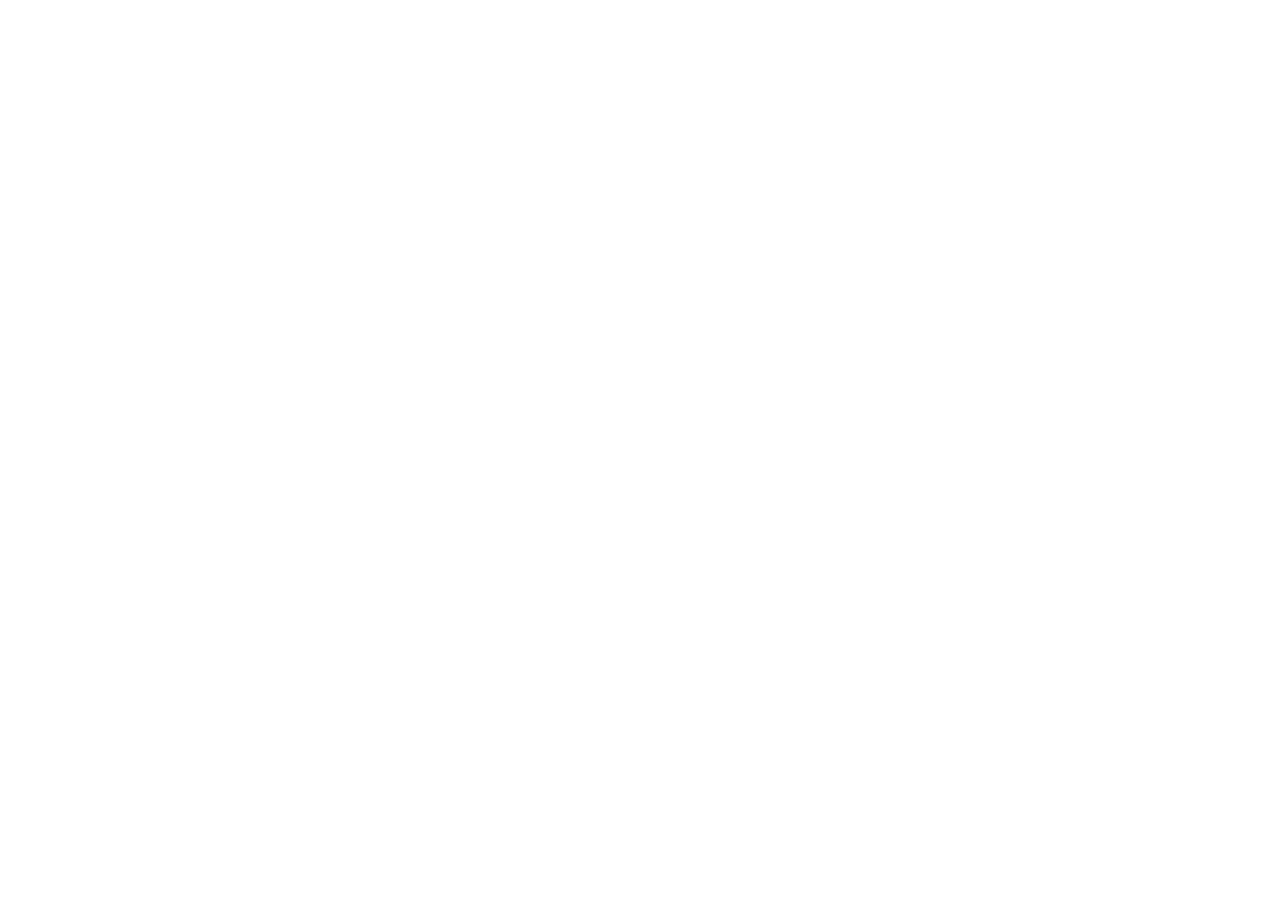
==== admin.html @ 8dc2d16e "Estructuras de carpetas" ====
<!DOCTYPE html>
<html lang="es">
<head>
    <meta charset="UTF-8">
    <meta name="viewport" content="width=device-width, initial-scale=1.0">
    <title>Administrador</title>
    <link rel="stylesheet" href="css/styles.css">
    <link rel="stylesheet" href="css/responsive.css">
</head>
<body>
    
</body>
</html>
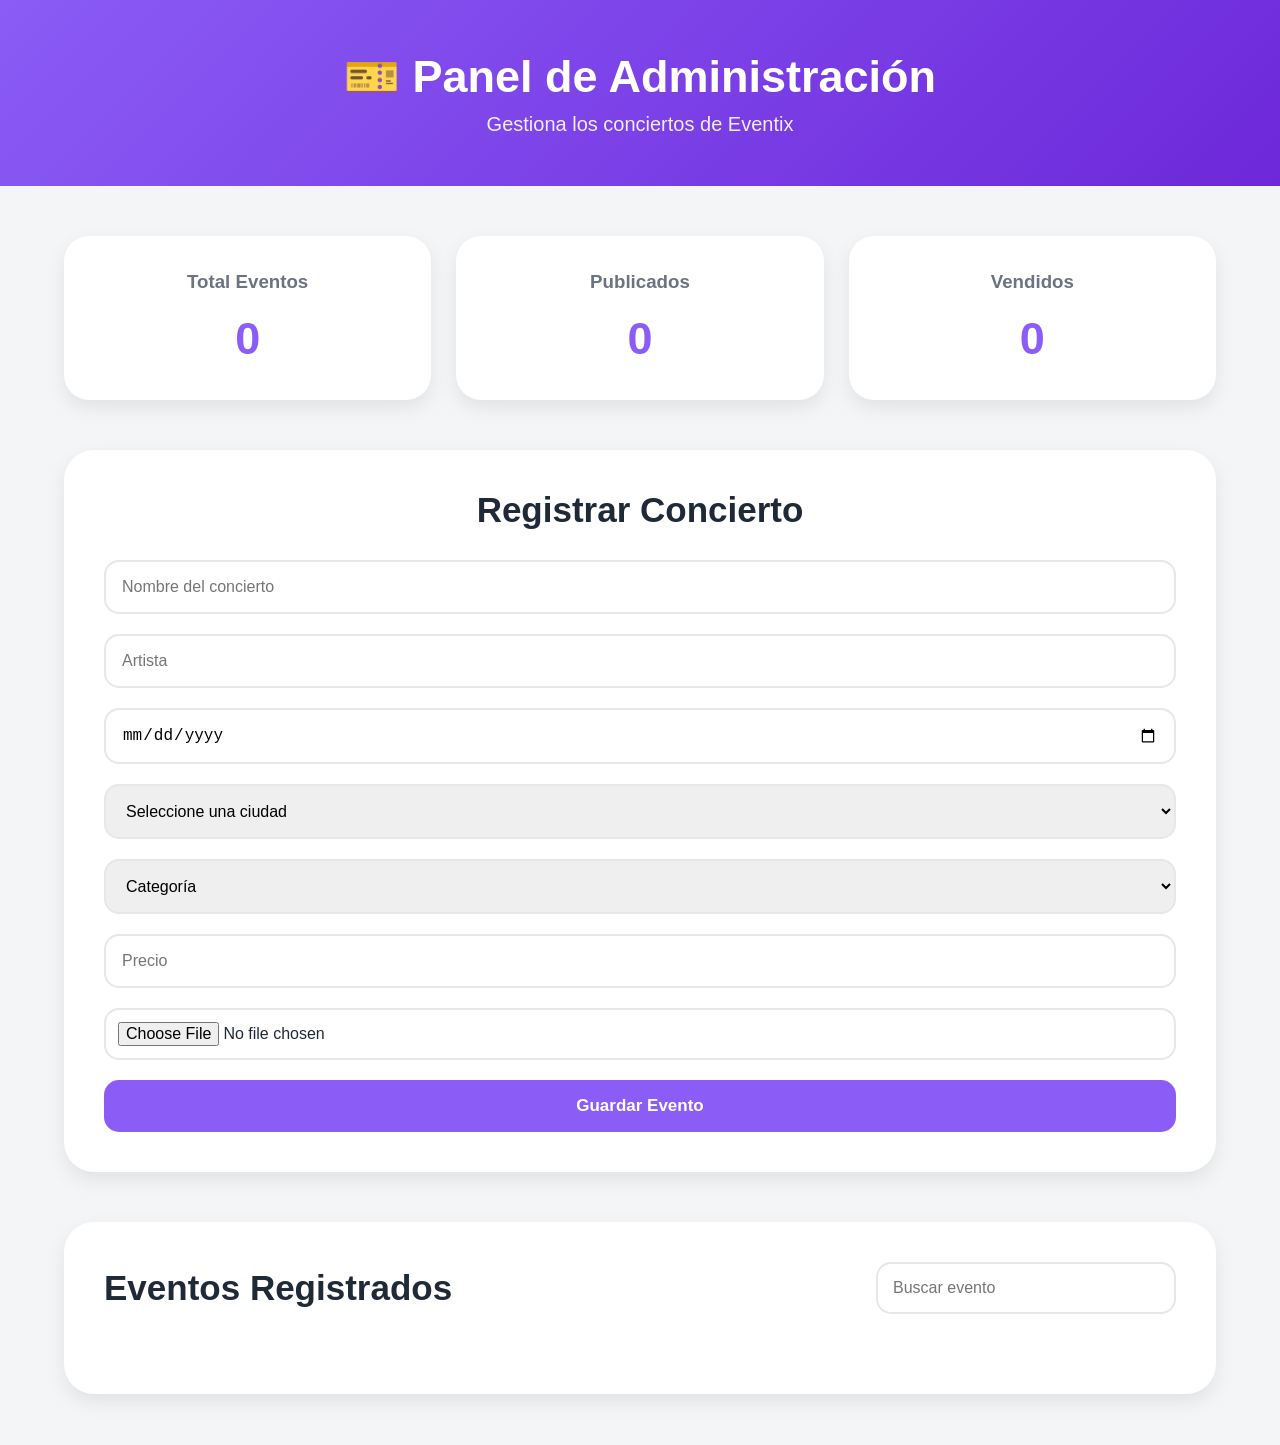
==== commit 5b019692: "cambios viernes" ====
--- a/admin.html
+++ b/admin.html
@@ -1,13 +1,127 @@
 <!DOCTYPE html>
 <html lang="es">
+
 <head>
-    <meta charset="UTF-8">
-    <meta name="viewport" content="width=device-width, initial-scale=1.0">
-    <title>Administrador</title>
-    <link rel="stylesheet" href="css/styles.css">
-    <link rel="stylesheet" href="css/responsive.css">
+       <meta charset="UTF-8">
+       <meta name="viewport" content="width=device-width, initial-scale=1.0">
+       <title>Administrador | Eventix</title>
+
+       <link rel="stylesheet" href="css/styles.css">
+
 </head>
+
 <body>
-    
+
+       <header>
+
+              <h1>🎫 Panel de Administración</h1>
+              <p>Gestiona los conciertos de Eventix</p>
+
+       </header>
+
+       <main>
+
+              <!-- DASHBOARD -->
+
+              <section id="dashboard">
+
+                     <div class="card-dashboard">
+
+                            <h3>Total Eventos</h3>
+
+                            <span id="totalEventos">0</span>
+
+                     </div>
+
+                     <div class="card-dashboard">
+
+                            <h3>Publicados</h3>
+
+                            <span id="eventosPublicados">0</span>
+
+                     </div>
+
+                     <div class="card-dashboard">
+
+                            <h3>Vendidos</h3>
+
+                            <span id="eventosVendidos">0</span>
+
+                     </div>
+
+              </section>
+
+              <!-- FORMULARIO -->
+
+              <section id="formulario">
+
+                     <h2>Registrar Concierto</h2>
+
+                     <input type="text" id="nombreEvento" placeholder="Nombre del concierto">
+
+                     <input type="text" id="artistaEvento" placeholder="Artista">
+
+                     <input type="date" id="fechaEvento">
+
+                     <select id="ciudadEvento">
+
+                            <option value="">
+                                   Seleccione una ciudad
+                            </option>
+
+                     </select>
+
+                     <select id="categoriaEvento">
+
+                            <option value="">Categoría</option>
+                            <option>Pop</option>
+                            <option>Rock</option>
+                            <option>K-Pop</option>
+                            <option>Reggaetón</option>
+                            <option>Electrónica</option>
+
+                     </select>
+
+                     <input type="number" id="precioEvento" placeholder="Precio">
+
+                     <input
+                     type="file"
+                     id="imagenEvento"
+                     accept="image/*">
+                     <button id="btnGuardarEvento">
+
+                            Guardar Evento
+
+                     </button>
+
+       
+
+              </section>
+
+              <!-- LISTA -->
+
+              <section id="eventos">
+
+                     <div class="encabezado">
+
+                            <h2>Eventos Registrados</h2>
+
+                            <input id="buscarEvento" type="text" placeholder="Buscar evento">
+
+                     </div>
+
+                     <div id="listaEventos">
+
+                     </div>
+
+              </section>
+
+       </main>
+
+       <script src="js/main.js"></script>
+       <script src="js/admin.js"></script>
+       <script src="js/Conciertos.js"></script>
+       <script src="js/eventos.js"></script>
 </body>
+
 </html>
--- a/css/styles.css
+++ b/css/styles.css
@@ -0,0 +1,721 @@
+/* =======================
+    GENERALES
+======================= */
+
+* {
+    margin: 0;
+    padding: 0;
+    box-sizing: border-box;
+}
+
+body {
+    font-family: Arial, Helvetica, sans-serif;
+    background: #f3f4f8;
+    color: #1f2937;
+}
+
+/* =======================
+        NAVBAR
+======================= */
+
+.navbar {
+    background: white;
+    height: 80px;
+
+    display: flex;
+    justify-content: space-around;
+    align-items: center;
+
+    box-shadow: 0 2px 10px rgba(0,0,0,.05);
+}
+
+.logo h2 {
+    font-size: 38px;
+    font-weight: bold;
+}
+
+.menu {
+    list-style: none;
+    display: flex;
+    gap: 40px;
+}
+
+.menu a {
+    text-decoration: none;
+    color: #1f2937;
+    font-weight: bold;
+}
+
+.acciones input {
+    border: none;
+    background: #f0f0f0;
+    border-radius: 30px;
+    padding: 12px 20px;
+    width: 220px;
+}
+
+/* =======================
+      PROMOCIONES
+======================= */
+
+.promociones {
+    width: 90%;
+    max-width: 1200px;
+    margin: 40px auto;
+
+    display: grid;
+    grid-template-columns: repeat(3, 1fr);
+    gap: 30px;
+}
+
+.promo {
+    padding: 40px;
+    border-radius: 25px;
+    color: white;
+}
+
+.promo h3 {
+    font-size: 38px;
+    margin-bottom: 20px;
+}
+
+.promo p {
+    font-size: 20px;
+}
+
+.morado {
+    background: linear-gradient(
+        45deg,
+        #8b5cf6,
+        #6d28d9
+    );
+}
+
+.azul {
+    background: linear-gradient(
+        45deg,
+        #3b82f6,
+        #2563eb
+    );
+}
+
+.naranja {
+    background: linear-gradient(
+        45deg,
+        #f97316,
+        #ea580c
+    );
+}
+
+/* =======================
+          HERO
+======================= */
+
+.hero {
+    width: 90%;
+    max-width: 1200px;
+    margin: auto;
+
+    display: grid;
+    grid-template-columns: 2fr 1fr;
+    gap: 30px;
+}
+
+.hero-imagen {
+    position: relative;
+}
+
+.hero-imagen img {
+    width: 100%;
+    height: 600px;
+    object-fit: cover;
+    border-radius: 35px;
+}
+
+.hero-info {
+    position: absolute;
+    left: 40px;
+    bottom: 40px;
+    color: white;
+}
+
+.hero-info span {
+    background: rgba(255,255,255,.2);
+    padding: 10px 20px;
+    border-radius: 30px;
+}
+
+.hero-info h1 {
+    font-size: 80px;
+    margin: 20px 0;
+}
+
+.hero-info p {
+    font-size: 30px;
+    margin-bottom: 25px;
+}
+
+.hero-info button {
+    border: none;
+    background: #8b5cf6;
+    color: white;
+    padding: 18px 35px;
+    border-radius: 20px;
+    cursor: pointer;
+    font-size: 18px;
+}
+
+/* =======================
+      EVENTOS LATERALES
+======================= */
+
+.eventos-laterales {
+    display: flex;
+    flex-direction: column;
+    gap: 20px;
+}
+
+.mini-card {
+    background: white;
+    padding: 25px;
+    border-radius: 25px;
+
+    display: flex;
+    gap: 20px;
+    align-items: center;
+
+    box-shadow: 0 5px 15px rgba(0,0,0,.05);
+}
+
+.mini-card img {
+    width: 90px;
+    height: 90px;
+    object-fit: cover;
+    border-radius: 20px;
+}
+
+.mini-card h4 {
+    font-size: 28px;
+    margin-bottom: 10px;
+}
+
+.mini-card p {
+    color: gray;
+}
+
+.mini-card strong {
+    color: #8b5cf6;
+    font-size: 22px;
+}
+
+/* =======================
+    PROXIMOS EVENTOS
+======================= */
+
+.proximos {
+    width: 90%;
+    max-width: 1200px;
+    margin: 100px auto;
+}
+
+.titulo {
+    text-align: center;
+    margin-bottom: 60px;
+}
+
+.titulo h2 {
+    font-size: 65px;
+}
+
+.contenedor-cards {
+    display: grid;
+    grid-template-columns:
+        repeat(
+            auto-fit,
+            minmax(280px, 1fr)
+        );
+
+    gap: 30px;
+}
+
+.card {
+    background: white;
+    border-radius: 30px;
+    overflow: hidden;
+
+    box-shadow: 0 10px 25px rgba(0,0,0,.08);
+}
+
+.card img {
+    width: 100%;
+    height: 220px;
+    object-fit: cover;
+}
+
+.contenido {
+    padding: 25px;
+}
+
+.contenido span {
+    color: #8b5cf6;
+    font-weight: bold;
+}
+
+.contenido h3 {
+    font-size: 32px;
+    margin: 15px 0;
+}
+
+.contenido p {
+    margin-bottom: 10px;
+    color: gray;
+}
+
+.contenido h4 {
+    font-size: 30px;
+    margin: 20px 0;
+}
+
+.contenido button {
+    width: 100%;
+    border: none;
+    background: #8b5cf6;
+    color: white;
+    padding: 15px;
+    border-radius: 15px;
+    cursor: pointer;
+}
+
+/* =======================
+        FOOTER
+======================= */
+
+footer {
+    background: white;
+    padding: 50px;
+
+    display: flex;
+    justify-content: space-around;
+    flex-wrap: wrap;
+    gap: 40px;
+}
+
+footer h2,
+footer h3 {
+    margin-bottom: 20px;
+}
+
+footer a {
+    display: block;
+    text-decoration: none;
+    color: gray;
+    margin-bottom: 10px;
+}
+
+
+
+
+/* =======================
+        LOGIN
+======================= */
+
+.login {
+    width: 90%;
+    max-width: 450px;
+    margin: 100px auto;
+    background: white;
+    padding: 40px;
+    border-radius: 30px;
+    box-shadow: 0 10px 30px rgba(0, 0, 0, .08);
+
+    display: flex;
+    flex-direction: column;
+    gap: 20px;
+}
+
+.login h1 {
+    text-align: center;
+    font-size: 40px;
+    color: #1f2937;
+    margin-bottom: 20px;
+}
+
+.login input {
+    width: 100%;
+    padding: 16px 20px;
+
+    border: 2px solid #e5e7eb;
+    border-radius: 15px;
+
+    font-size: 16px;
+    outline: none;
+
+    transition: .3s;
+}
+
+.login input:focus {
+    border-color: #8b5cf6;
+}
+
+.login button {
+    background: #8b5cf6;
+    color: white;
+
+    border: none;
+    border-radius: 15px;
+
+    padding: 16px;
+    font-size: 18px;
+    font-weight: bold;
+
+    cursor: pointer;
+    transition: .3s;
+}
+
+.login button:hover {
+    background: #7c3aed;
+    transform: translateY(-3px);
+}
+
+
+
+
+/* =======================
+        GENERALES
+======================= */
+
+* {
+    margin: 0;
+    padding: 0;
+    box-sizing: border-box;
+}
+
+body {
+    font-family: Arial, Helvetica, sans-serif;
+    background: #f4f5f7;
+    color: #1f2937;
+}
+
+/* =======================
+        HEADER
+======================= */
+
+header {
+    background: linear-gradient(
+        135deg,
+        #8b5cf6,
+        #6d28d9
+    );
+
+    color: white;
+    text-align: center;
+    padding: 50px 20px;
+}
+
+header h1 {
+    font-size: 45px;
+    margin-bottom: 10px;
+}
+
+header p {
+    font-size: 20px;
+    opacity: .9;
+}
+
+/* =======================
+        MAIN
+======================= */
+
+main {
+    width: 90%;
+    max-width: 1200px;
+    margin: 50px auto;
+}
+
+/* =======================
+      DASHBOARD
+======================= */
+
+#dashboard {
+    display: grid;
+    grid-template-columns:
+        repeat(
+            auto-fit,
+            minmax(220px, 1fr)
+        );
+
+    gap: 25px;
+    margin-bottom: 50px;
+}
+
+.card-dashboard {
+    background: white;
+    border-radius: 25px;
+    padding: 35px;
+    text-align: center;
+
+    box-shadow:
+        0 8px 20px
+        rgba(0, 0, 0, .08);
+}
+
+.card-dashboard h3 {
+    color: #6b7280;
+    margin-bottom: 20px;
+}
+
+.card-dashboard span {
+    font-size: 45px;
+    font-weight: bold;
+    color: #8b5cf6;
+}
+
+/* =======================
+      FORMULARIO
+======================= */
+
+#formulario {
+    background: white;
+    border-radius: 30px;
+    padding: 40px;
+
+    box-shadow:
+        0 8px 20px
+        rgba(0, 0, 0, .08);
+
+    margin-bottom: 50px;
+
+    display: flex;
+    flex-direction: column;
+    gap: 20px;
+}
+
+#formulario h2 {
+    text-align: center;
+    margin-bottom: 10px;
+    font-size: 35px;
+}
+
+#formulario input,
+#formulario select {
+    width: 100%;
+    padding: 16px;
+
+    border: 2px solid #e5e7eb;
+    border-radius: 15px;
+
+    font-size: 16px;
+    outline: none;
+
+    transition: .3s;
+}
+
+#formulario input:focus,
+#formulario select:focus {
+    border-color: #8b5cf6;
+}
+
+#formulario input[type="file"] {
+    padding: 12px;
+}
+
+/* =======================
+        BOTONES
+======================= */
+
+#formulario button {
+    border: none;
+    padding: 16px;
+    border-radius: 15px;
+
+    font-size: 17px;
+    font-weight: bold;
+
+    cursor: pointer;
+    transition: .3s;
+}
+
+#btnGuardarEvento {
+    background: #8b5cf6;
+    color: white;
+}
+
+#btnGuardarEvento:hover {
+    background: #7c3aed;
+}
+
+#btnActualizarEvento {
+    background: #2563eb;
+    color: white;
+}
+
+#btnActualizarEvento:hover {
+    background: #1d4ed8;
+}
+
+#btnCancelarEdicion {
+    background: #ef4444;
+    color: white;
+}
+
+#btnCancelarEdicion:hover {
+    background: #dc2626;
+}
+
+/* =======================
+      EVENTOS
+======================= */
+
+#eventos {
+    background: white;
+    border-radius: 30px;
+    padding: 40px;
+
+    box-shadow:
+        0 8px 20px
+        rgba(0, 0, 0, .08);
+}
+
+.encabezado {
+    display: flex;
+    justify-content: space-between;
+    align-items: center;
+    gap: 20px;
+
+    margin-bottom: 40px;
+}
+
+.encabezado h2 {
+    font-size: 35px;
+}
+
+#buscarEvento {
+    width: 300px;
+    padding: 15px;
+
+    border: 2px solid #e5e7eb;
+    border-radius: 15px;
+
+    font-size: 16px;
+    outline: none;
+}
+
+#buscarEvento:focus {
+    border-color: #8b5cf6;
+}
+
+/* =======================
+      LISTA EVENTOS
+======================= */
+
+#listaEventos {
+    display: grid;
+    grid-template-columns:
+        repeat(
+            auto-fit,
+            minmax(300px, 1fr)
+        );
+
+    gap: 30px;
+}
+
+.card-evento {
+    background: #fafafa;
+    border-radius: 25px;
+    overflow: hidden;
+
+    box-shadow:
+        0 5px 15px
+        rgba(0, 0, 0, .06);
+
+    transition: .3s;
+}
+
+.card-evento:hover {
+    transform: translateY(-5px);
+}
+
+.card-evento img {
+    width: 100%;
+    height: 220px;
+    object-fit: cover;
+}
+
+.card-contenido {
+    padding: 25px;
+}
+
+.card-contenido h3 {
+    font-size: 28px;
+    margin-bottom: 10px;
+}
+
+.card-contenido p {
+    margin-bottom: 10px;
+    color: #6b7280;
+}
+
+.card-contenido h4 {
+    color: #8b5cf6;
+    font-size: 28px;
+    margin: 20px 0;
+}
+
+/* =======================
+  BOTONES DE LAS TARJETAS
+======================= */
+
+.acciones-card {
+    display: flex;
+    gap: 15px;
+}
+
+.acciones-card button {
+    flex: 1;
+
+    border: none;
+    border-radius: 12px;
+
+    padding: 12px;
+    cursor: pointer;
+
+    color: white;
+    font-weight: bold;
+}
+
+.btn-editar {
+    background: #2563eb;
+}
+
+.btn-eliminar {
+    background: #ef4444;
+}
+
+
+/* =======================
+  BOTONES DE ELIMINAR Y EDITAR
+======================= */
+
+.acciones-card {
+    display: flex;
+    gap: 10px;
+    margin-top: 20px;
+}
+
+.acciones-card button {
+    flex: 1;
+    border: none;
+    padding: 12px;
+    border-radius: 12px;
+    color: white;
+    font-weight: bold;
+    cursor: pointer;
+}
+
+.btn-editar {
+    background: #2563eb;
+}
+
+.btn-eliminar {
+    background: #ef4444;
+}
